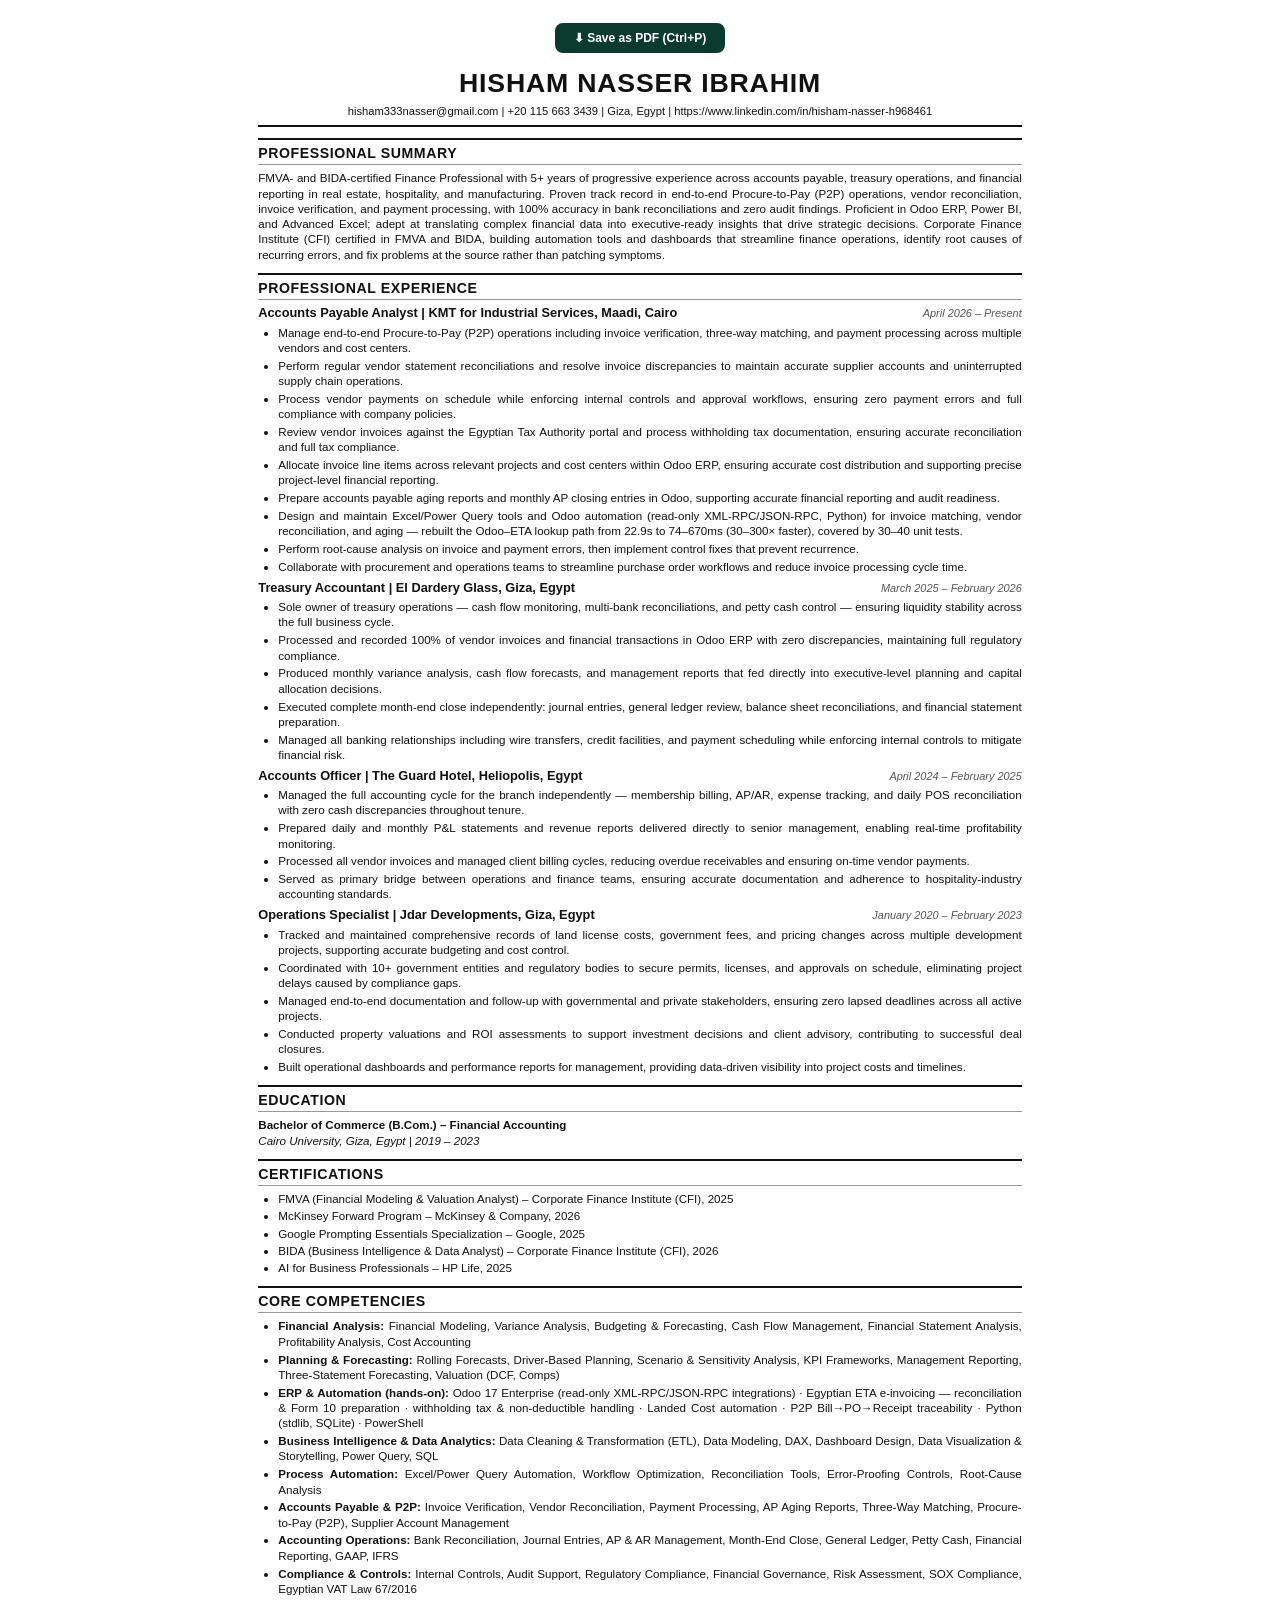
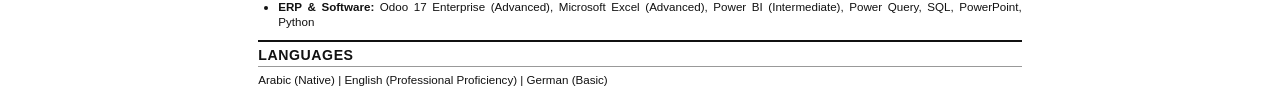
==== cv.html @ af125354 "Create cv.html" ====
<!DOCTYPE html>
<html lang="en">
<head>
<meta charset="UTF-8" />
<title>HISHAM NASSER IBRAHIM — CV</title>
<style>
  @page { size: A4; margin: 13mm 16mm; }
  * { margin: 0; padding: 0; box-sizing: border-box; }
  body { font-family: Helvetica, Arial, sans-serif; color: #111; font-size: 8.7pt; line-height: 1.32; max-width: 210mm; margin: 0 auto; padding: 6mm 4mm; }
  h1 { text-align: center; font-size: 20pt; font-weight: 800; letter-spacing: .03em; margin-bottom: 2pt; }
  .contact { text-align: center; font-size: 8.4pt; border-bottom: 2.1pt solid #111; padding-bottom: 5pt; margin-bottom: 6pt; }
  .contact a { color: #111; text-decoration: none; }
  h2 { font-size: 10.6pt; font-weight: 800; letter-spacing: .04em; border-top: 1.5pt solid #111; border-bottom: .8pt solid #999; padding: 3pt 0 1pt; margin: 8pt 0 4pt; page-break-after: avoid; }
  p { text-align: justify; }
  ul { margin: 2pt 0 4pt 15pt; }
  li { text-align: justify; margin-bottom: 1.9pt; }
  .role { display: flex; justify-content: space-between; align-items: baseline; gap: 8pt; margin-top: 4pt; page-break-inside: avoid; }
  .role b { font-size: 9.6pt; }
  .role span { font-style: italic; font-size: 8.2pt; color: #555; white-space: nowrap; }
  .certs li { margin-bottom: 1.5pt; }
  .print-btn { display: block; margin: 0 auto 10pt; padding: .5rem 1.2rem; background: #0b3b2e; color: #fff; border: 0; border-radius: 8px; font: 700 12px Helvetica, Arial, sans-serif; cursor: pointer; }
  @media print { .print-btn { display: none; } }
</style>
</head>
<body>
<button class="print-btn" onclick="window.print()">⬇ Save as PDF (Ctrl+P)</button>

<h1>HISHAM NASSER IBRAHIM</h1>
<div class="contact">hisham333nasser@gmail.com | +20 115 663 3439 | Giza, Egypt | <a href="https://www.linkedin.com/in/hisham-nasser-h968461">https://www.linkedin.com/in/hisham-nasser-h968461</a></div>

<h2>PROFESSIONAL SUMMARY</h2>
<p>FMVA- and BIDA-certified Finance Professional with 5+ years of progressive experience across accounts payable, treasury operations, and financial reporting in real estate, hospitality, and manufacturing. Proven track record in end-to-end Procure-to-Pay (P2P) operations, vendor reconciliation, invoice verification, and payment processing, with 100% accuracy in bank reconciliations and zero audit findings. Proficient in Odoo ERP, Power BI, and Advanced Excel; adept at translating complex financial data into executive-ready insights that drive strategic decisions. Corporate Finance Institute (CFI) certified in FMVA and BIDA, building automation tools and dashboards that streamline finance operations, identify root causes of recurring errors, and fix problems at the source rather than patching symptoms.</p>

<h2>PROFESSIONAL EXPERIENCE</h2>

<div class="role"><b>Accounts Payable Analyst | KMT for Industrial Services, Maadi, Cairo</b><span>April 2026 – Present</span></div>
<ul>
  <li>Manage end-to-end Procure-to-Pay (P2P) operations including invoice verification, three-way matching, and payment processing across multiple vendors and cost centers.</li>
  <li>Perform regular vendor statement reconciliations and resolve invoice discrepancies to maintain accurate supplier accounts and uninterrupted supply chain operations.</li>
  <li>Process vendor payments on schedule while enforcing internal controls and approval workflows, ensuring zero payment errors and full compliance with company policies.</li>
  <li>Review vendor invoices against the Egyptian Tax Authority portal and process withholding tax documentation, ensuring accurate reconciliation and full tax compliance.</li>
  <li>Allocate invoice line items across relevant projects and cost centers within Odoo ERP, ensuring accurate cost distribution and supporting precise project-level financial reporting.</li>
  <li>Prepare accounts payable aging reports and monthly AP closing entries in Odoo, supporting accurate financial reporting and audit readiness.</li>
  <li>Design and maintain Excel/Power Query tools and Odoo automation (read-only XML-RPC/JSON-RPC, Python) for invoice matching, vendor reconciliation, and aging — rebuilt the Odoo–ETA lookup path from 22.9s to 74–670ms (30–300× faster), covered by 30–40 unit tests.</li>
  <li>Perform root-cause analysis on invoice and payment errors, then implement control fixes that prevent recurrence.</li>
  <li>Collaborate with procurement and operations teams to streamline purchase order workflows and reduce invoice processing cycle time.</li>
</ul>

<div class="role"><b>Treasury Accountant | El Dardery Glass, Giza, Egypt</b><span>March 2025 – February 2026</span></div>
<ul>
  <li>Sole owner of treasury operations — cash flow monitoring, multi-bank reconciliations, and petty cash control — ensuring liquidity stability across the full business cycle.</li>
  <li>Processed and recorded 100% of vendor invoices and financial transactions in Odoo ERP with zero discrepancies, maintaining full regulatory compliance.</li>
  <li>Produced monthly variance analysis, cash flow forecasts, and management reports that fed directly into executive-level planning and capital allocation decisions.</li>
  <li>Executed complete month-end close independently: journal entries, general ledger review, balance sheet reconciliations, and financial statement preparation.</li>
  <li>Managed all banking relationships including wire transfers, credit facilities, and payment scheduling while enforcing internal controls to mitigate financial risk.</li>
</ul>

<div class="role"><b>Accounts Officer | The Guard Hotel, Heliopolis, Egypt</b><span>April 2024 – February 2025</span></div>
<ul>
  <li>Managed the full accounting cycle for the branch independently — membership billing, AP/AR, expense tracking, and daily POS reconciliation with zero cash discrepancies throughout tenure.</li>
  <li>Prepared daily and monthly P&amp;L statements and revenue reports delivered directly to senior management, enabling real-time profitability monitoring.</li>
  <li>Processed all vendor invoices and managed client billing cycles, reducing overdue receivables and ensuring on-time vendor payments.</li>
  <li>Served as primary bridge between operations and finance teams, ensuring accurate documentation and adherence to hospitality-industry accounting standards.</li>
</ul>

<div class="role"><b>Operations Specialist | Jdar Developments, Giza, Egypt</b><span>January 2020 – February 2023</span></div>
<ul>
  <li>Tracked and maintained comprehensive records of land license costs, government fees, and pricing changes across multiple development projects, supporting accurate budgeting and cost control.</li>
  <li>Coordinated with 10+ government entities and regulatory bodies to secure permits, licenses, and approvals on schedule, eliminating project delays caused by compliance gaps.</li>
  <li>Managed end-to-end documentation and follow-up with governmental and private stakeholders, ensuring zero lapsed deadlines across all active projects.</li>
  <li>Conducted property valuations and ROI assessments to support investment decisions and client advisory, contributing to successful deal closures.</li>
  <li>Built operational dashboards and performance reports for management, providing data-driven visibility into project costs and timelines.</li>
</ul>

<h2>EDUCATION</h2>
<p><b>Bachelor of Commerce (B.Com.) – Financial Accounting</b></p>
<p><i>Cairo University, Giza, Egypt | 2019 – 2023</i></p>

<h2>CERTIFICATIONS</h2>
<ul class="certs">
  <li>FMVA (Financial Modeling &amp; Valuation Analyst) – Corporate Finance Institute (CFI), 2025</li>
  <li>McKinsey Forward Program – McKinsey &amp; Company, 2026</li>
  <li>Google Prompting Essentials Specialization – Google, 2025</li>
  <li>BIDA (Business Intelligence &amp; Data Analyst) – Corporate Finance Institute (CFI), 2026</li>
  <li>AI for Business Professionals – HP Life, 2025</li>
</ul>

<h2>CORE COMPETENCIES</h2>
<ul>
  <li><b>Financial Analysis: </b>Financial Modeling, Variance Analysis, Budgeting &amp; Forecasting, Cash Flow Management, Financial Statement Analysis, Profitability Analysis, Cost Accounting</li>
  <li><b>Planning &amp; Forecasting: </b>Rolling Forecasts, Driver-Based Planning, Scenario &amp; Sensitivity Analysis, KPI Frameworks, Management Reporting, Three-Statement Forecasting, Valuation (DCF, Comps)</li>
  <li><b>ERP &amp; Automation (hands-on): </b>Odoo 17 Enterprise (read-only XML-RPC/JSON-RPC integrations) · Egyptian ETA e-invoicing — reconciliation &amp; Form 10 preparation · withholding tax &amp; non-deductible handling · Landed Cost automation · P2P Bill→PO→Receipt traceability · Python (stdlib, SQLite) · PowerShell</li>
  <li><b>Business Intelligence &amp; Data Analytics: </b>Data Cleaning &amp; Transformation (ETL), Data Modeling, DAX, Dashboard Design, Data Visualization &amp; Storytelling, Power Query, SQL</li>
  <li><b>Process Automation: </b>Excel/Power Query Automation, Workflow Optimization, Reconciliation Tools, Error-Proofing Controls, Root-Cause Analysis</li>
  <li><b>Accounts Payable &amp; P2P: </b>Invoice Verification, Vendor Reconciliation, Payment Processing, AP Aging Reports, Three-Way Matching, Procure-to-Pay (P2P), Supplier Account Management</li>
  <li><b>Accounting Operations: </b>Bank Reconciliation, Journal Entries, AP &amp; AR Management, Month-End Close, General Ledger, Petty Cash, Financial Reporting, GAAP, IFRS</li>
  <li><b>Compliance &amp; Controls: </b>Internal Controls, Audit Support, Regulatory Compliance, Financial Governance, Risk Assessment, SOX Compliance, Egyptian VAT Law 67/2016</li>
  <li><b>ERP &amp; Software: </b>Odoo 17 Enterprise (Advanced), Microsoft Excel (Advanced), Power BI (Intermediate), Power Query, SQL, PowerPoint, Python</li>
</ul>

<h2>LANGUAGES</h2>
<p>Arabic (Native) | English (Professional Proficiency) | German (Basic)</p>

</body>
</html>
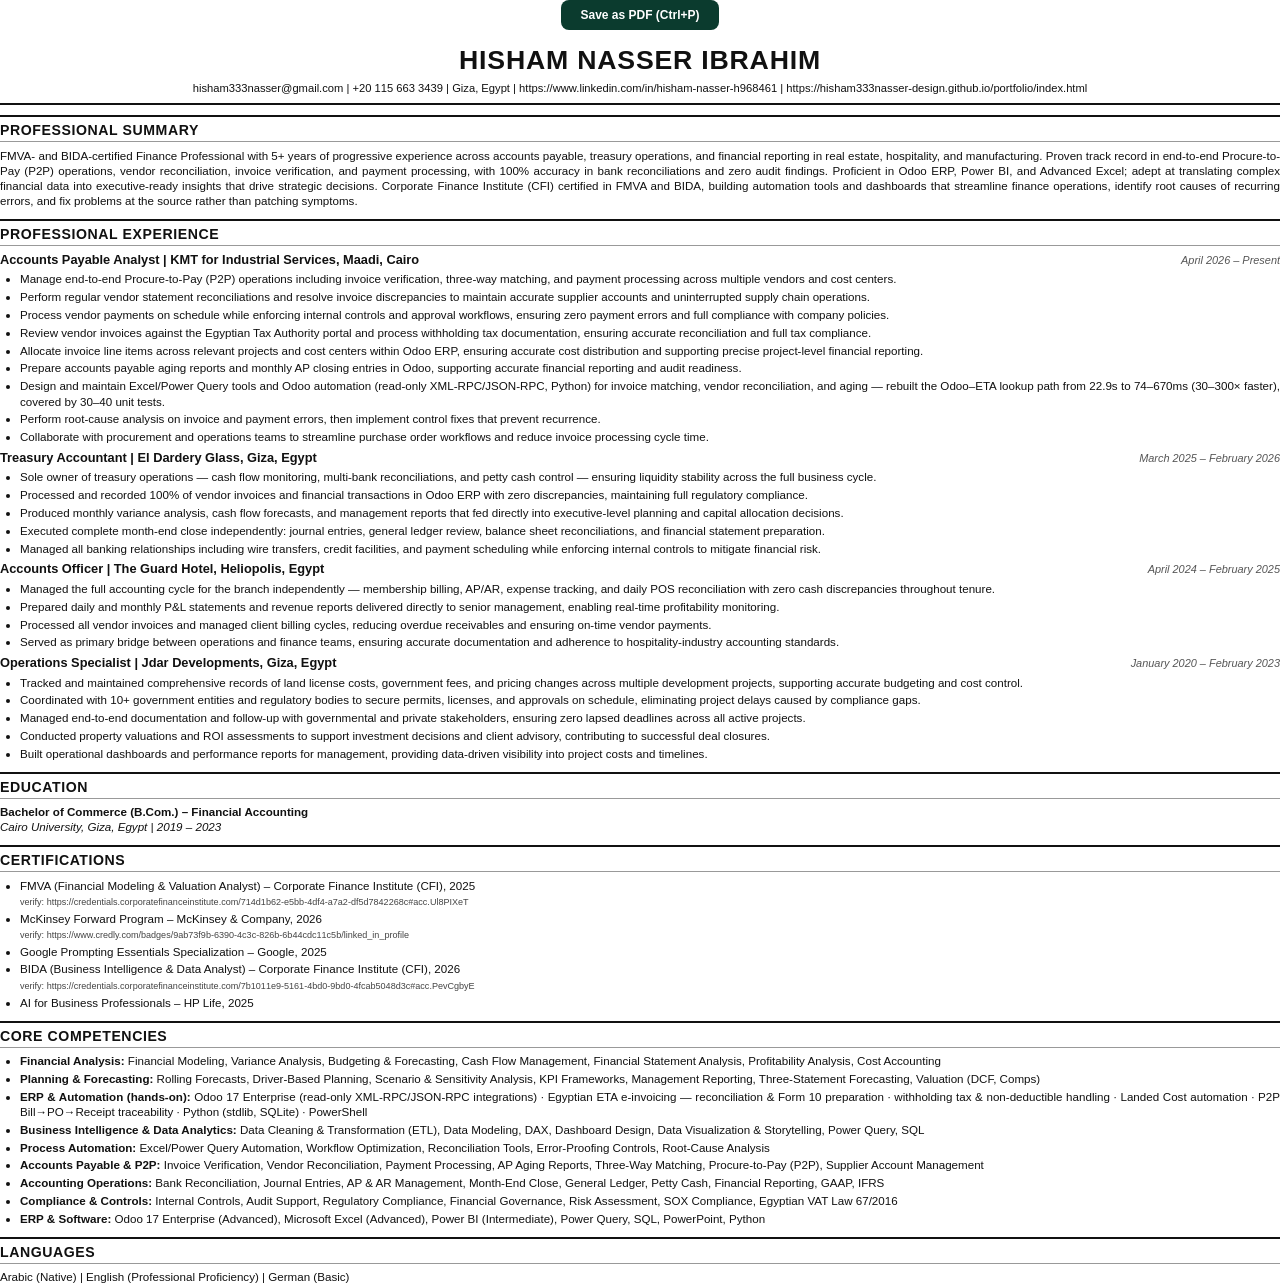
==== commit 1d3b5eb1: "Update cv.html" ====
--- a/cv.html
+++ b/cv.html
@@ -6,7 +6,7 @@
 <style>
   @page { size: A4; margin: 13mm 16mm; }
   * { margin: 0; padding: 0; box-sizing: border-box; }
-  body { font-family: Helvetica, Arial, sans-serif; color: #111; font-size: 8.7pt; line-height: 1.32; max-width: 210mm; margin: 0 auto; padding: 6mm 4mm; }
+  body { font-family: Helvetica, Arial, sans-serif; color: #111; font-size: 8.7pt; line-height: 1.32; }
   h1 { text-align: center; font-size: 20pt; font-weight: 800; letter-spacing: .03em; margin-bottom: 2pt; }
   .contact { text-align: center; font-size: 8.4pt; border-bottom: 2.1pt solid #111; padding-bottom: 5pt; margin-bottom: 6pt; }
   .contact a { color: #111; text-decoration: none; }
@@ -14,19 +14,23 @@
   p { text-align: justify; }
   ul { margin: 2pt 0 4pt 15pt; }
   li { text-align: justify; margin-bottom: 1.9pt; }
-  .role { display: flex; justify-content: space-between; align-items: baseline; gap: 8pt; margin-top: 4pt; page-break-inside: avoid; }
+  .role { display: flex; justify-content: space-between; align-items: baseline; margin-top: 4pt; page-break-inside: avoid; }
   .role b { font-size: 9.6pt; }
   .role span { font-style: italic; font-size: 8.2pt; color: #555; white-space: nowrap; }
+  .company { font-size: 8.8pt; font-weight: 700; margin-bottom: 1pt; }
+  .grp { margin-bottom: 1.9pt; page-break-inside: avoid; }
+  .grp b { font-weight: 800; }
   .certs li { margin-bottom: 1.5pt; }
+  .verify { font-size: 6.8pt; color: #444; }
   .print-btn { display: block; margin: 0 auto 10pt; padding: .5rem 1.2rem; background: #0b3b2e; color: #fff; border: 0; border-radius: 8px; font: 700 12px Helvetica, Arial, sans-serif; cursor: pointer; }
   @media print { .print-btn { display: none; } }
 </style>
 </head>
 <body>
-<button class="print-btn" onclick="window.print()">⬇ Save as PDF (Ctrl+P)</button>
+<button class="print-btn" onclick="window.print()">Save as PDF (Ctrl+P)</button>
 
 <h1>HISHAM NASSER IBRAHIM</h1>
-<div class="contact">hisham333nasser@gmail.com | +20 115 663 3439 | Giza, Egypt | <a href="https://www.linkedin.com/in/hisham-nasser-h968461">https://www.linkedin.com/in/hisham-nasser-h968461</a></div>
+<div class="contact">hisham333nasser@gmail.com | +20 115 663 3439 | Giza, Egypt | <a href="https://www.linkedin.com/in/hisham-nasser-h968461">https://www.linkedin.com/in/hisham-nasser-h968461</a> | <a href="https://hisham333nasser-design.github.io/portfolio/index.html">https://hisham333nasser-design.github.io/portfolio/index.html</a></div>
 
 <h2>PROFESSIONAL SUMMARY</h2>
 <p>FMVA- and BIDA-certified Finance Professional with 5+ years of progressive experience across accounts payable, treasury operations, and financial reporting in real estate, hospitality, and manufacturing. Proven track record in end-to-end Procure-to-Pay (P2P) operations, vendor reconciliation, invoice verification, and payment processing, with 100% accuracy in bank reconciliations and zero audit findings. Proficient in Odoo ERP, Power BI, and Advanced Excel; adept at translating complex financial data into executive-ready insights that drive strategic decisions. Corporate Finance Institute (CFI) certified in FMVA and BIDA, building automation tools and dashboards that streamline finance operations, identify root causes of recurring errors, and fix problems at the source rather than patching symptoms.</p>
@@ -78,10 +82,10 @@
 
 <h2>CERTIFICATIONS</h2>
 <ul class="certs">
-  <li>FMVA (Financial Modeling &amp; Valuation Analyst) – Corporate Finance Institute (CFI), 2025</li>
-  <li>McKinsey Forward Program – McKinsey &amp; Company, 2026</li>
+  <li>FMVA (Financial Modeling &amp; Valuation Analyst) – Corporate Finance Institute (CFI), 2025<br /><span class="verify">verify: https://credentials.corporatefinanceinstitute.com/714d1b62-e5bb-4df4-a7a2-df5d7842268c#acc.Ul8PIXeT</span></li>
+  <li>McKinsey Forward Program – McKinsey &amp; Company, 2026<br /><span class="verify">verify: https://www.credly.com/badges/9ab73f9b-6390-4c3c-826b-6b44cdc11c5b/linked_in_profile</span></li>
   <li>Google Prompting Essentials Specialization – Google, 2025</li>
-  <li>BIDA (Business Intelligence &amp; Data Analyst) – Corporate Finance Institute (CFI), 2026</li>
+  <li>BIDA (Business Intelligence &amp; Data Analyst) – Corporate Finance Institute (CFI), 2026<br /><span class="verify">verify: https://credentials.corporatefinanceinstitute.com/7b1011e9-5161-4bd0-9bd0-4fcab5048d3c#acc.PevCgbyE</span></li>
   <li>AI for Business Professionals – HP Life, 2025</li>
 </ul>
 
